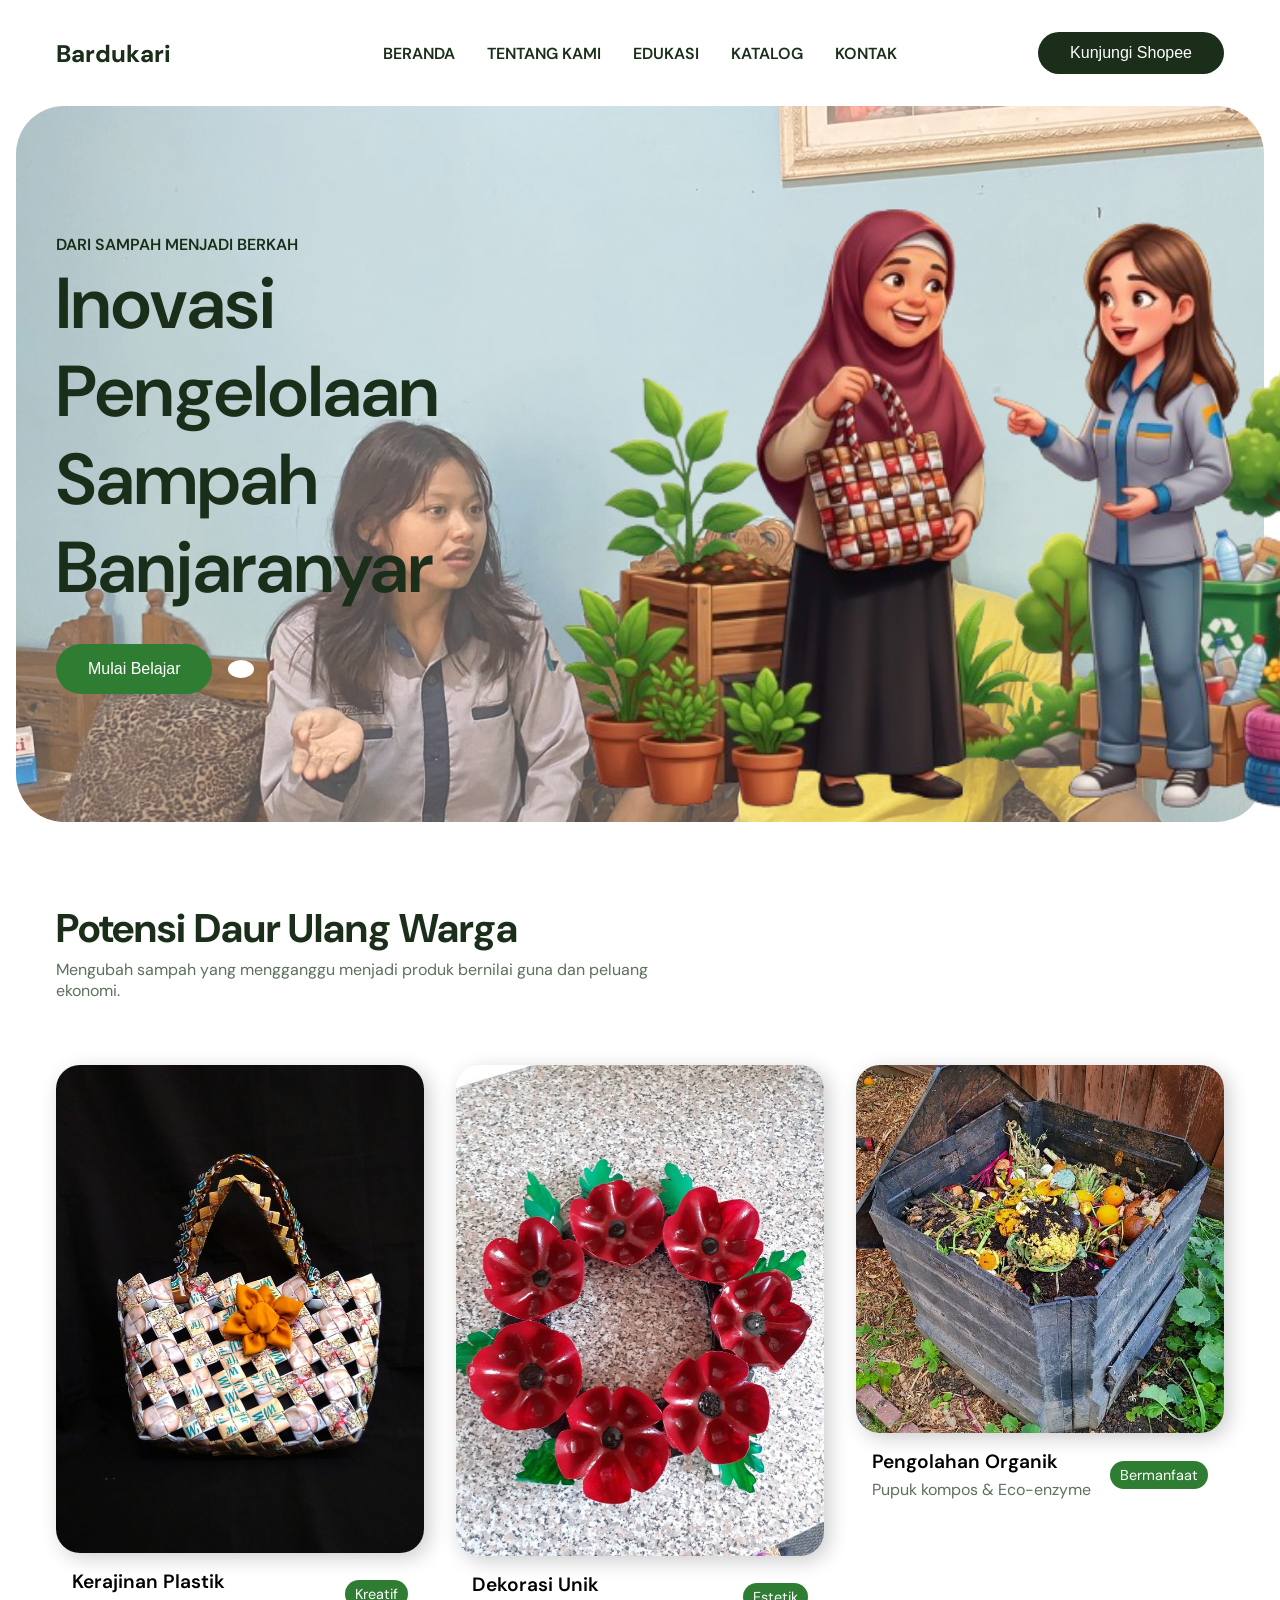
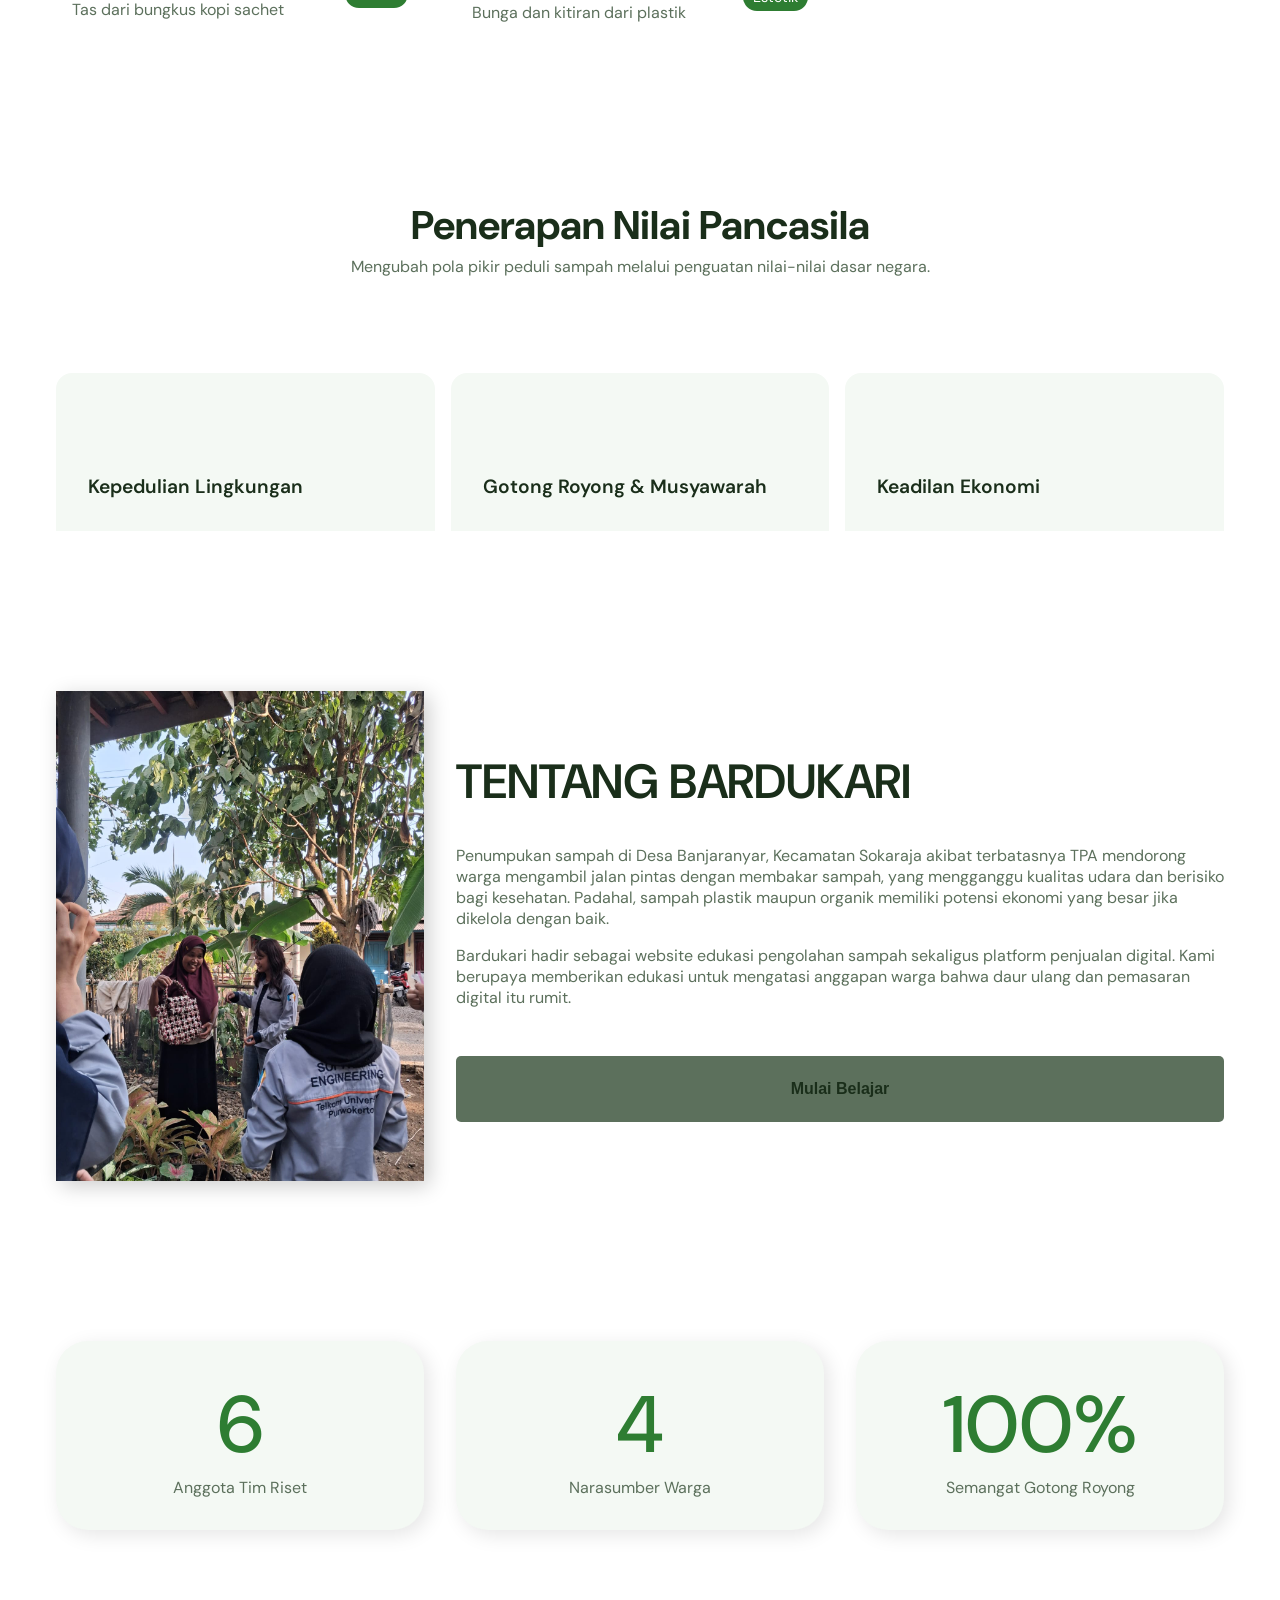
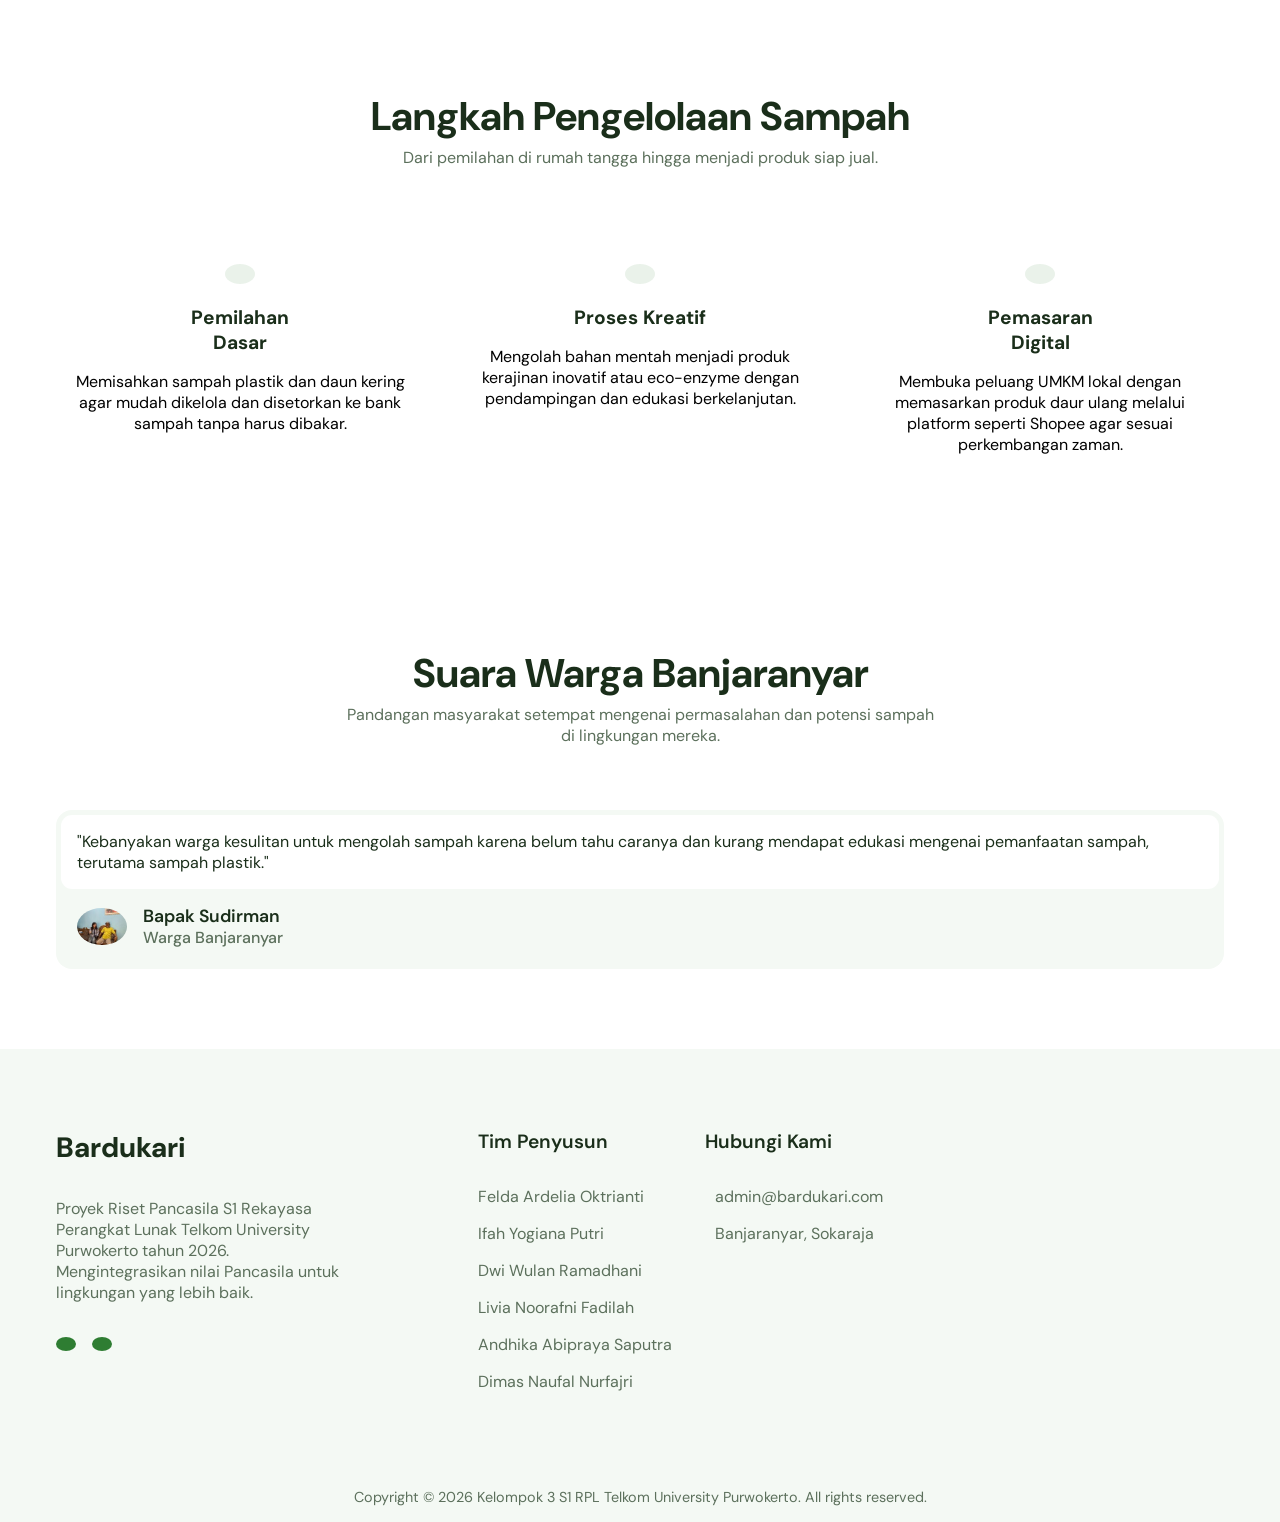
==== index.html @ 2c58a32b "first commit" ====
<!DOCTYPE html>
<html lang="id">
  <head>
    <meta charset="UTF-8" />
    <meta name="viewport" content="width=device-width, initial-scale=1.0" />
    <link
      href="https://cdn.jsdelivr.net/npm/remixicon@4.3.0/fonts/remixicon.css"
      rel="stylesheet"
    />
    <link
      rel="stylesheet"
      href="https://cdn.jsdelivr.net/npm/swiper@11/swiper-bundle.min.css"
    />
    <link rel="stylesheet" href="styles.css" />
    <title>Bardukari - Banjaranyar Daur Ulang & Kreasi</title>
  </head>
  <body>
    <nav>
      <div class="nav__header">
        <div class="nav__logo">
          <a href="#" class="logo">Bardukari</a>
        </div>
        <div class="nav__menu__btn" id="menu-btn">
          <i class="ri-menu-line"></i>
        </div>
      </div>
      <ul class="nav__links" id="nav-links">
        <li><a href="#home">BERANDA</a></li>
        <li><a href="#about">TENTANG KAMI</a></li>
        <li><a href="#tour">EDUKASI</a></li>
        <li><a href="#package">KATALOG</a></li>
        <li><a href="#contact">KONTAK</a></li>
        <li><a href="https://shopee.co.id/">BELI DI SHOPEE</a></li>
      </ul>
      <div class="nav__btns">
        <button class="btn">Kunjungi Shopee</button>
      </div>
    </nav>

    <header id="home">
      <div class="header__container">
        <div class="header__content">
          <p>DARI SAMPAH MENJADI BERKAH</p>
          <h1>Inovasi Pengelolaan Sampah Banjaranyar</h1>
          <div class="header__btns">
            <button class="btn">Mulai Belajar</button>
            <a href="#about">
              <span><i class="ri-play-circle-fill"></i></span>
            </a>
          </div>
        </div>
        <div class="header__image">
          <img src="assets/header.png" alt="Desa Banjaranyar" />
        </div>
      </div>
    </header>

    <section class="section__container destination__container" id="about">
      <h2 class="section__header">Potensi Daur Ulang Warga</h2>
      <p class="section__description">
        Mengubah sampah yang mengganggu menjadi produk bernilai guna dan peluang ekonomi.
      </p>
      <div class="destination__grid">
        <div class="destination__card">
          <img src="assets/barang1.jpg" alt="Tas Plastik" />
          <div class="destination__card__details">
            <div>
              <h4>Kerajinan Plastik</h4>
              <p>Tas dari bungkus kopi sachet</p>
            </div>
            <div class="destination__rating">
              <span><i class="ri-star-fill"></i></span>
              Kreatif
            </div>
          </div>
        </div>
        <div class="destination__card">
          <img src="assets/barang2.jpg" alt="Bunga Plastik" />
          <div class="destination__card__details">
            <div>
              <h4>Dekorasi Unik</h4>
              <p>Bunga dan kitiran dari plastik</p>
            </div>
            <div class="destination__rating">
              <span><i class="ri-star-fill"></i></span>
              Estetik
            </div>
          </div>
        </div>
        <div class="destination__card">
          <img src="assets/barang3.jpg" alt="Eco-Enzyme" />
          <div class="destination__card__details">
            <div>
              <h4>Pengolahan Organik</h4>
              <p>Pupuk kompos & Eco-enzyme</p>
            </div>
            <div class="destination__rating">
              <span><i class="ri-star-fill"></i></span>
              Bermanfaat
            </div>
          </div>
        </div>
      </div>
    </section>

    <section class="section__container journey__container" id="tour">
      <h2 class="section__header">Penerapan Nilai Pancasila</h2>
      <p class="section__description">
        Mengubah pola pikir peduli sampah melalui penguatan nilai-nilai dasar negara.
      </p>
      <div class="journey__grid">
        <div class="journey__card">
          <div class="journey__card__bg">
            <span><i class="ri-leaf-line"></i></span>
            <h4>Kepedulian Lingkungan</h4>
          </div>
          <div class="journey__card__content">
            <span><i class="ri-leaf-line"></i></span>
            <h4>Tanggung Jawab Sila ke-1 & ke-2</h4>
            <p>
              Menjaga lingkungan adalah tanggung jawab atas ciptaan Tuhan, serta kepedulian terhadap kesehatan sesama warga dari bahaya asap pembakaran.
            </p>
          </div>
        </div>
        <div class="journey__card">
          <div class="journey__card__bg">
            <span><i class="ri-team-line"></i></span>
            <h4>Gotong Royong & Musyawarah</h4>
          </div>
          <div class="journey__card__content">
            <span><i class="ri-team-line"></i></span>
            <h4>Sinergi Sila ke-3 & ke-4</h4>
            <p>
              Bank sampah dan kegiatan daur ulang dikelola bersama melalui musyawarah desa agar program berjalan efektif dan berkelanjutan.
            </p>
          </div>
        </div>
        <div class="journey__card">
          <div class="journey__card__bg">
            <span><i class="ri-scales-3-line"></i></span>
            <h4>Keadilan Ekonomi</h4>
          </div>
          <div class="journey__card__content">
            <span><i class="ri-scales-3-line"></i></span>
            <h4>Pemberdayaan Sila ke-5</h4>
            <p>
              Memastikan manfaat ekonomi dari penjualan produk daur ulang dapat dirasakan secara adil oleh warga yang terlibat dalam pengelolaan UMKM.
            </p>
          </div>
        </div>
      </div>
    </section>

    <section class="section__container showcase__container" id="package">
      <div class="showcase__image">
        <img src="assets/showcase.jpeg" alt="Warga Banjaranyar" />
      </div>
      <div class="showcase__content">
        <h4>TENTANG BARDUKARI</h4>
        <p>
          Penumpukan sampah di Desa Banjaranyar, Kecamatan Sokaraja akibat terbatasnya TPA mendorong warga mengambil jalan pintas dengan membakar sampah, yang mengganggu kualitas udara dan berisiko bagi kesehatan. Padahal, sampah plastik maupun organik memiliki potensi ekonomi yang besar jika dikelola dengan baik.
        </p>
        <p>
          Bardukari hadir sebagai website edukasi pengolahan sampah sekaligus platform penjualan digital. Kami berupaya memberikan edukasi untuk mengatasi anggapan warga bahwa daur ulang dan pemasaran digital itu rumit.
        </p>
        <div class="showcase__btn">
          <button class="btn">
            Mulai Belajar
            <span><i class="ri-arrow-right-line"></i></span>
          </button>
        </div>
      </div>
    </section>

    <section class="section__container banner__container">
      <div class="banner__card">
        <h4>6</h4>
        <p>Anggota Tim Riset</p>
      </div>
      <div class="banner__card">
        <h4>4</h4>
        <p>Narasumber Warga</p>
      </div>
      <div class="banner__card">
        <h4>100%</h4>
        <p>Semangat Gotong Royong</p>
      </div>
    </section>

    <section class="section__container discover__container">
      <h2 class="section__header">Langkah Pengelolaan Sampah</h2>
      <p class="section__description">
        Dari pemilahan di rumah tangga hingga menjadi produk siap jual.
      </p>
      <div class="discover__grid">
        <div class="discover__card">
          <span><i class="ri-recycle-line"></i></span>
          <h4>Pemilahan Dasar</h4>
          <p>
            Memisahkan sampah plastik dan daun kering agar mudah dikelola dan disetorkan ke bank sampah tanpa harus dibakar.
          </p>
        </div>
        <div class="discover__card">
          <span><i class="ri-tools-line"></i></span>
          <h4>Proses Kreatif</h4>
          <p>
            Mengolah bahan mentah menjadi produk kerajinan inovatif atau eco-enzyme dengan pendampingan dan edukasi berkelanjutan.
          </p>
        </div>
        <div class="discover__card">
          <span><i class="ri-shopping-bag-3-line"></i></span>
          <h4>Pemasaran Digital</h4>
          <p>
            Membuka peluang UMKM lokal dengan memasarkan produk daur ulang melalui platform seperti Shopee agar sesuai perkembangan zaman.
          </p>
        </div>
      </div>
    </section>

    <section class="section__container client__container">
      <h2 class="section__header">Suara Warga Banjaranyar</h2>
      <p class="section__description">
        Pandangan masyarakat setempat mengenai permasalahan dan potensi sampah di lingkungan mereka.
      </p>
      <div class="swiper">
        <div class="swiper-wrapper">
          <div class="swiper-slide">
            <div class="client__card">
              <div class="client__content">
                <p>
                  "Kebanyakan warga kesulitan untuk mengolah sampah karena belum tahu caranya dan kurang mendapat edukasi mengenai pemanfaatan sampah, terutama sampah plastik."
                </p>
              </div>
              <div class="client__details">
                <img src="assets/Wawancara1.jpg" alt="Bapak Sudirman" />
                <div>
                  <h4>Bapak Sudirman</h4>
                  <h5>Warga Banjaranyar</h5>
                </div>
              </div>
            </div>
          </div>
          <div class="swiper-slide">
            <div class="client__card">
              <div class="client__content">
                <p>
                  "Sebenarnya kami tertarik mengolah sampah menjadi barang bermanfaat dan bernilai jual, tetapi niat itu belum terwujud karena kurangnya ajakan."
                </p>
              </div>
              <div class="client__details">
                <img src="assets/Wawancara2.jpg" alt="Warga" />
                <div>
                  <h4>Ibu Rumah Tangga</h4>
                  <h5>Warga Banjaranyar</h5>
                </div>
              </div>
            </div>
          </div>
          <div class="swiper-slide">
            <div class="client__card">
              <div class="client__content">
                <p>
                  "Niat berjualan secara daring belum terlaksana karena dianggap rumit. Kami mendukung adanya sosialisasi agar penjualan dapat berkelanjutan."
                </p>
              </div>
              <div class="client__details">
                <img src="assets/Wawancara3.jpg" alt="Ibu Diana" />
                <div>
                  <h4>Ibu Diana</h4>
                  <h5>Warga Banjaranyar</h5>
                </div>
              </div>
            </div>
          </div>
        </div>
      </div>
    </section>

    <footer id="contact">
      <div class="section__container footer__container">
        <div class="footer__col">
          <div class="footer__logo">
            <a href="#" class="logo">Bardukari</a>
          </div>
          <p>
            Proyek Riset Pancasila S1 Rekayasa Perangkat Lunak Telkom University Purwokerto tahun 2026. Mengintegrasikan nilai Pancasila untuk lingkungan yang lebih baik.
          </p>
          <ul class="footer__socials">
            <li>
              <a href="#"><i class="ri-facebook-fill"></i></a>
            </li>
            <li>
              <a href="#"><i class="ri-instagram-line"></i></a>
            </li>
          </ul>
        </div>
        <div class="footer__col">
          <h4>Tim Penyusun</h4>
          <ul class="footer__links">
            <li><a href="#">Felda Ardelia Oktrianti</a></li>
            <li><a href="#">Ifah Yogiana Putri</a></li>
            <li><a href="#">Dwi Wulan Ramadhani</a></li>
            <li><a href="#">Livia Noorafni Fadilah</a></li>
            <li><a href="#">Andhika Abipraya Saputra</a></li>
            <li><a href="#">Dimas Naufal Nurfajri</a></li>
          </ul>
        </div>
        <div class="footer__col">
          <h4>Hubungi Kami</h4>
          <ul class="footer__links">
            <li>
              <a href="#">
                <span><i class="ri-record-mail-line"></i></span> admin@bardukari.com
              </a>
            </li>
            <li>
              <a href="#">
                <span><i class="ri-map-pin-2-fill"></i></span> Banjaranyar, Sokaraja
              </a>
            </li>
          </ul>
        </div>
      </div>
      <div class="footer__bar">
        Copyright © 2026 Kelompok 3 S1 RPL Telkom University Purwokerto. All rights reserved.
      </div>
    </footer>

    <script src="https://unpkg.com/scrollreveal"></script>
    <script src="https://cdn.jsdelivr.net/npm/swiper@11/swiper-bundle.min.js"></script>
    <script src="main.js"></script>
  </body>
</html>
---- styles.css ----
@import url("https://fonts.googleapis.com/css2?family=DM+Sans:ital,opsz,wght@0,9..40,100..1000;1,9..40,100..1000&display=swap");

:root {
  --primary-color: #2e7d32; /* Hijau Daun untuk tema lingkungan */
  --primary-color-dark: #1b5e20; /* Hijau Gelap untuk efek hover */
  --text-dark: #1a2e1a; /* Abu-abu kehijauan gelap untuk teks utama */
  --text-light: #5c705c; /* Abu-abu kehijauan terang untuk deskripsi */
  --extra-light: #f4f9f4; /* Putih tulang kehijauan untuk latar belakang kartu */
  --white: #ffffff;
  --max-width: 1200px;
}

* {
  padding: 0;
  margin: 0;
  box-sizing: border-box;
}

.section__container {
  max-width: var(--max-width);
  margin: auto;
  padding: 5rem 1rem;
}

.section__header {
  margin-bottom: 5px;
  font-size: 2.5rem;
  font-weight: 700;
  color: var(--text-dark);
  text-align: center;
}

.section__description {
  max-width: 600px;
  margin-inline: auto;
  color: var(--text-light);
  text-align: center;
}

.btn {
  padding: 0.75rem 1.5rem;
  outline: none;
  border: none;
  font-size: 1rem;
  white-space: nowrap;
  color: var(--white);
  background-color: var(--primary-color);
  border-radius: 5rem;
  transition: 0.3s;
  cursor: pointer;
}

.btn:hover {
  background-color: var(--primary-color-dark);
}

.logo {
  font-size: 1.75rem;
  font-weight: 800;
  color: var(--text-dark);
}

img {
  display: flex;
  width: 100%;
}

a {
  text-decoration: none;
  transition: 0.3s;
}

ul {
  list-style: none;
}

html,
body {
  scroll-behavior: smooth;
}

body {
  font-family: "DM Sans", sans-serif;
}

nav {
  position: fixed;
  isolation: isolate;
  top: 0;
  width: 100%;
  z-index: 9;
}

.nav__header {
  padding: 1rem;
  width: 100%;
  display: flex;
  align-items: center;
  justify-content: space-between;
  background-color: var(--primary-color);
}

.nav__logo .logo {
  font-size: 1.5rem;
  color: var(--white);
}

.nav__menu__btn {
  font-size: 1.5rem;
  color: var(--white);
  cursor: pointer;
}

.nav__links {
  position: absolute;
  bottom: 0;
  left: 0;
  width: 100%;
  padding: 2rem;
  display: flex;
  align-items: center;
  justify-content: center;
  flex-direction: column;
  gap: 2rem;
  background-color: var(--primary-color);
  transition: transform 0.5s;
  z-index: -1;
}

.nav__links.open {
  transform: translateY(100%);
}

.nav__links a {
  font-weight: 600;
  color: var(--white);
  white-space: nowrap;
}

.nav__links a:hover {
  color: var(--text-dark);
}

.nav__btns {
  display: none;
}

header {
  margin-top: 5rem;
  padding-inline: 1rem;
  position: relative;
  isolation: isolate;
  overflow: hidden;
}

header::before {
  position: absolute;
  content: "";
  height: 100%;
  width: calc(100% - 2rem);
  top: 50%;
  left: 50%;
  transform: translate(-50%, -50%);
  background-image:
    linear-gradient(
      rgba(255, 255, 255, 0.3),
      rgba(255, 255, 255, 0.3)
    ),
    var(--header-bg, url("assets/bg1.jpeg"));
  background-position: center center;
  background-size: cover;
  background-repeat: no-repeat;
  border-radius: 3rem;
  z-index: -1;
}

.header__container {
  display: grid;
}

.header__content {
  padding: 4rem 1rem;
}

.header__content p {
  margin-bottom: 5px;
  font-size: 1rem;
  font-weight: 600;
  color: var(--text-dark);
  text-align: center;
}

.header__content h1 {
  margin-bottom: 2rem;
  font-size: 4.5rem;
  font-weight: 600;
  color: var(--text-dark);
  line-height: 5.5rem;
  text-align: center;
}

.header__btns {
  display: flex;
  align-items: center;
  justify-content: center;
  gap: 1rem;
}

.header__btns .btn {
  padding: 1rem 2rem;
}

.header__btns a {
  padding: 9px 13px;
  font-size: 1.5rem;
  color: var(--primary-color);
  background-color: var(--white);
  border-radius: 100%;
}

.header__btns a:hover {
  color: var(--white);
  background-color: var(--primary-color);
}

.destination__container :is(.section__header, .section__description) {
  text-align: left;
  margin-inline-start: unset;
}

.destination__grid {
  margin-top: 4rem;
  display: grid;
  gap: 2rem 1rem;
}

.destination__card img {
  border-radius: 1.5rem;
  box-shadow: 5px 5px 20px rgba(0, 0, 0, 0.2);
}

.destination__card__details {
  padding: 1rem;
  display: flex;
  align-items: center;
  justify-content: space-between;
  gap: 1rem;
}

.destination__card__details h4 {
  margin-bottom: 5px;
  font-size: 1.2rem;
  font-weight: 600;
  columns: var(--text-dark);
}

.destination__card__details p {
  columns: var(--text-light);
}

.destination__rating {
  padding: 5px 10px;
  font-size: 0.9rem;
  white-space: nowrap;
  color: var(--white);
  background-color: var(--primary-color);
  border-radius: 1rem;
  transition: 0.3s;
}

.destination__card:hover .destination__rating {
  background-color: var(--primary-color-dark);
}

.journey__grid {
  margin-top: 2rem;
  display: grid;
  gap: 0 1rem;
}

.journey__card {
  position: relative;
  isolation: isolate;
  padding-top: 4rem;
  overflow: hidden;
}

.journey__card__bg {
  padding: 2rem;
  background-color: var(--extra-light);
  border-top-right-radius: 1rem;
  border-top-left-radius: 1rem;
}

.journey__card__bg span {
  display: inline-block;
  margin-bottom: 4rem;
  font-size: 1.75rem;
  color: var(--primary-color);
}

.journey__card__bg h4 {
  font-size: 1.2rem;
  font-weight: 600;
  color: var(--text-dark);
}

.journey__card__content {
  position: absolute;
  top: 100%;
  left: 0;
  width: 100%;
  height: 100%;
  padding: 2rem;
  background-color: var(--primary-color);
  border-top-right-radius: 1rem;
  border-top-left-radius: 1rem;
  transition: 0.3s;
}

.journey__card:hover .journey__card__content {
  top: 0;
}

.journey__card__content span {
  display: inline-block;
  margin-bottom: 1rem;
  padding: 7px 9px;
  font-size: 1rem;
  color: var(--white);
  border: 2px solid var(--white);
  border-radius: 100%;
}

.journey__card__content h4 {
  margin-bottom: 1rem;
  font-size: 1.2rem;
  font-weight: 600;
  color: var(--white);
}

.journey__card__content p {
  color: var(--extra-light);
}

.showcase__container {
  display: grid;
  gap: 2rem;
  overflow: hidden;
}

.showcase__image img {
  max-width: 400px;
  margin-inline: auto;
  box-shadow: 5px 5px 20px rgba(0, 0, 0, 0.2);
}

.showcase__content h4 {
  margin-bottom: 2rem;
  font-size: 3rem;
  font-weight: 600;
  color: var(--text-dark);
}

.showcase__content p {
  margin-bottom: 1rem;
  color: var(--text-light);
}

.showcase__content .btn {
  width: 100%;
  margin-top: 2rem;
  padding: 1.5rem;
  font-weight: 600;
  color: var(--text-dark);
  background-color: var(--text-light);
  background-size: cover;
  background-position: center center;
  background-repeat: no-repeat;
  border-radius: 5px;
}

.banner__container {
  display: grid;
  gap: 2rem;
}

.banner__card {
  padding: 2rem 1rem;
  text-align: center;
  background-color: var(--extra-light);
  border-radius: 2rem;
  box-shadow: 5px 5px 20px rgba(0, 0, 0, 0.1);
}

.banner__card h4 {
  font-size: 5rem;
  font-weight: 500;
  color: var(--primary-color);
}

.banner__card p {
  color: var(--text-light);
}

.discover__grid {
  margin-top: 4rem;
  display: grid;
  gap: 2rem;
}

.discover__card {
  padding: 2rem 1rem;
  text-align: center;
  transition: 0.3s;
  border-radius: 1rem;
}

.discover__card:hover {
  box-shadow: 5px 5px 20px rgba(0, 0, 0, 0.1);
}

.discover__card span {
  display: inline-block;
  margin-bottom: 1rem;
  padding: 10px 15px;
  font-size: 1.5rem;
  color: var(--primary-color);
  background-color: rgba(46, 125, 50, 0.1); /* Disesuaikan dengan warna primary-color */
  border-radius: 100%;
}

.discover__card h4 {
  max-width: 150px;
  margin-inline: auto;
  margin-bottom: 1rem;
  font-size: 1.2rem;
  font-weight: 700;
  color: var(--text-dark);
}

.destination__card p {
  color: var(--text-light);
}

.swiper {
  margin-top: 4rem;
  width: 100%;
}

.swiper-slide {
  min-width: 375px;
}

.client__card {
  padding: 5px;
  background-color: var(--extra-light);
  border-radius: 1rem;
  transition: 0.3s;
}

.client__card:hover {
  background-color: var(--primary-color);
}

.client__content {
  padding: 1rem;
  background-color: var(--white);
  border-radius: calc(1rem - 5px);
}

.client__rating {
  margin-bottom: 1rem;
  color: var(--primary-color);
}

.client__content p {
  color: var(--text-dark);
}

.client__details {
  padding: 1rem;
  display: flex;
  align-items: center;
  gap: 1rem;
}

.client__details img {
  max-width: 50px;
  border-radius: 100%;
}

.client__details h4 {
  font-size: 1.1rem;
  font-weight: 600;
  color: var(--text-dark);
  transition: 0.3s;
}

.client__card:hover h4 {
  color: var(--white);
}

.client__details h5 {
  font-size: 1rem;
  font-weight: 500;
  color: var(--text-light);
  transition: 0.3s;
}

.client__card:hover h5 {
  color: var(--extra-light);
}

footer {
  background-color: var(--extra-light);
}

.footer__container {
  display: grid;
  gap: 4rem 2rem;
}

.footer__col p {
  max-width: 300px;
  margin-block: 2rem;
  color: var(--text-light);
}

.footer__socials {
  display: flex;
  align-items: center;
  gap: 1rem;
  flex-wrap: wrap;
}

.footer__socials a {
  display: inline-block;
  padding: 7px 10px;
  font-size: 1.25rem;
  color: var(--white);
  background-color: var(--primary-color);
  border-radius: 100%;
}

.footer__socials a:hover {
  background-color: var(--primary-color-dark);
}

.footer__col h4 {
  margin-bottom: 2rem;
  font-size: 1.2rem;
  font-weight: 600;
  color: var(--text-dark);
}

.footer__links {
  display: grid;
  gap: 1rem;
}

.footer__links a {
  display: flex;
  align-items: center;
  gap: 10px;
  color: var(--text-light);
}

.footer__links a:hover {
  color: var(--primary-color);
}

.footer__links a span {
  font-size: 1.25rem;
}

.footer__col form {
  display: grid;
  gap: 1rem;
}

.footer__col input {
  padding: 0.75rem;
  font-size: 1rem;
  color: var(--text-dark);
  background-color: var(--white);
  border: 1px solid var(--text-light);
  border-radius: 5px;
}

.footer__col input::placeholder {
  color: var(--text-light);
}

.footer__col .btn {
  border-radius: 5px;
}

.footer__bar {
  padding: 1rem;
  font-size: 0.9rem;
  color: var(--text-light);
  text-align: center;
}

@media (width > 540px) {
  .destination__grid {
    grid-template-columns: repeat(2, 1fr);
  }

  .journey__grid {
    grid-template-columns: repeat(2, 1fr);
  }

  .showcase__container {
    grid-template-columns: repeat(2, 1fr);
    align-items: center;
  }

  .banner__container {
    grid-template-columns: repeat(2, 1fr);
  }

  .discover__grid {
    grid-template-columns: repeat(2, 1fr);
  }

  .footer__container {
    grid-template-columns: repeat(2, 1fr);
  }

  .footer__col:last-child {
    grid-area: 2/1/3/2;
  }
}

@media (width > 768px) {
  nav {
    position: static;
    padding: 2rem 1rem;
    max-width: var(--max-width);
    margin-inline: auto;
    display: flex;
    align-items: center;
    justify-content: space-between;
    gap: 2rem;
  }

  .nav__header {
    flex: 1;
    padding: 0;
    background-color: transparent;
  }

  .nav__logo .logo {
    color: var(--text-dark);
  }

  .nav__menu__btn {
    display: none;
  }

  .nav__links {
    position: static;
    width: fit-content;
    padding: 0;
    flex-direction: row;
    background-color: transparent;
    transform: none !important;
  }

  .nav__links a {
    color: var(--text-dark);
  }

  .nav__links a:hover {
    color: var(--primary-color);
  }

  .nav__links li:last-child {
    display: none;
  }

  .nav__btns {
    flex: 1;
    display: flex;
    justify-content: flex-end;
  }

  .nav__btns button {
    padding: 0.75rem 2rem;
    background-color: var(--text-dark);
  }

  header {
    margin-top: 0;
  }

  .header__container {
    grid-template-columns:
      minmax(0, 1fr)
      repeat(5, minmax(0, calc(var(--max-width) / 5)))
      minmax(0, 1fr);
  }

  .header__content {
    grid-column: 2/4;
    padding-block: 8rem;
  }

  .header__content :is(p, h1) {
    text-align: left;
  }

  .header__btns {
    justify-content: flex-start;
  }

  .header__image {
    grid-column: 4/8;
    position: relative;
    isolation: isolate;
    height: 100%;
  }

  .header__image img {
    position: absolute;
    top: 2rem;
    left: 0;
    height: 100%;
    width: unset;
  }

  .destination__grid {
    grid-template-columns: repeat(3, 1fr);
  }

  .journey__grid {
    grid-template-columns: repeat(3, 1fr);
  }

  .showcase__container {
    grid-template-columns: repeat(3, 1fr);
  }

  .showcase__content {
    grid-column: 2/4;
  }

  .banner__container {
    grid-template-columns: repeat(3, 1fr);
  }

  .discover__grid {
    grid-template-columns: repeat(3, 1fr);
  }

  .footer__container {
    grid-template-columns: 2fr 1fr 1fr 1.5fr;
  }

  .footer__col:last-child {
    grid-area: unset;
  }
}

@media (width > 1200px) {
  .header__content {
    padding-inline: 1rem 0;
  }

  .destination__grid {
    gap: 2rem;
  }
}
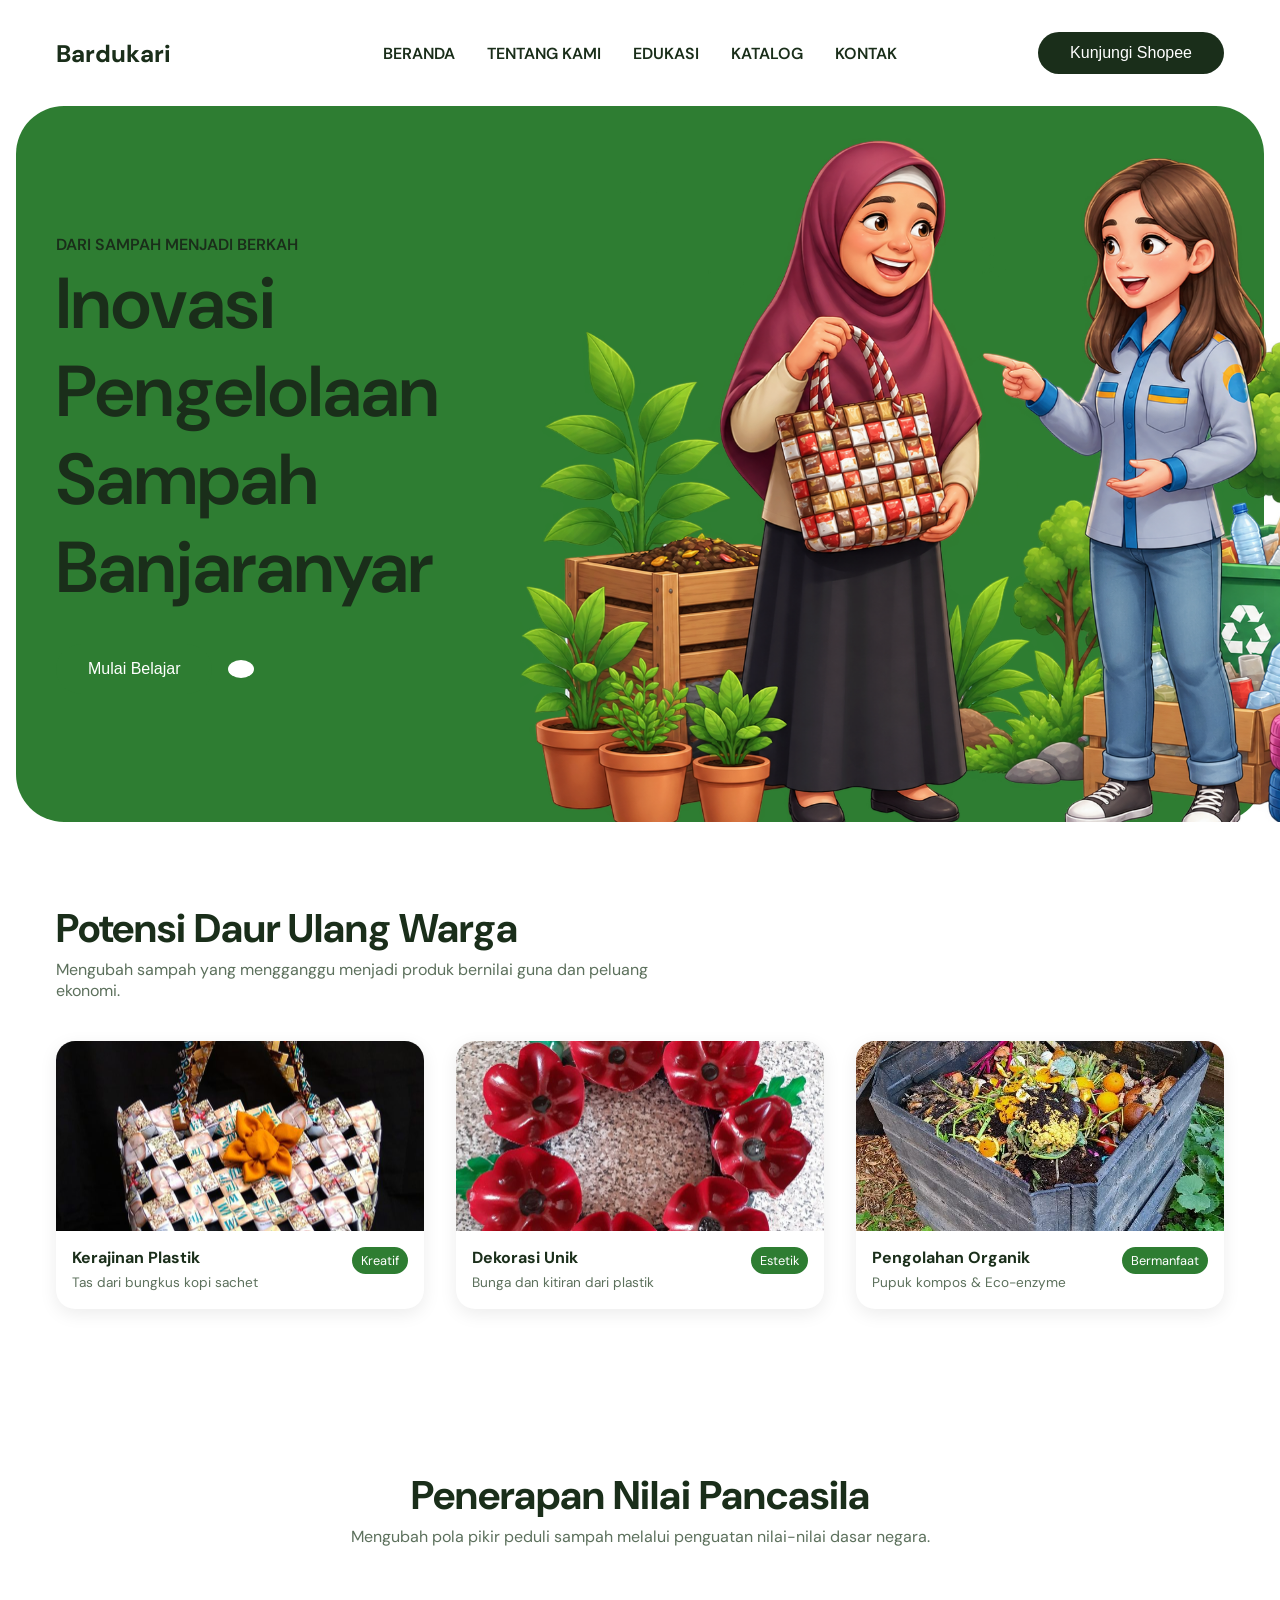
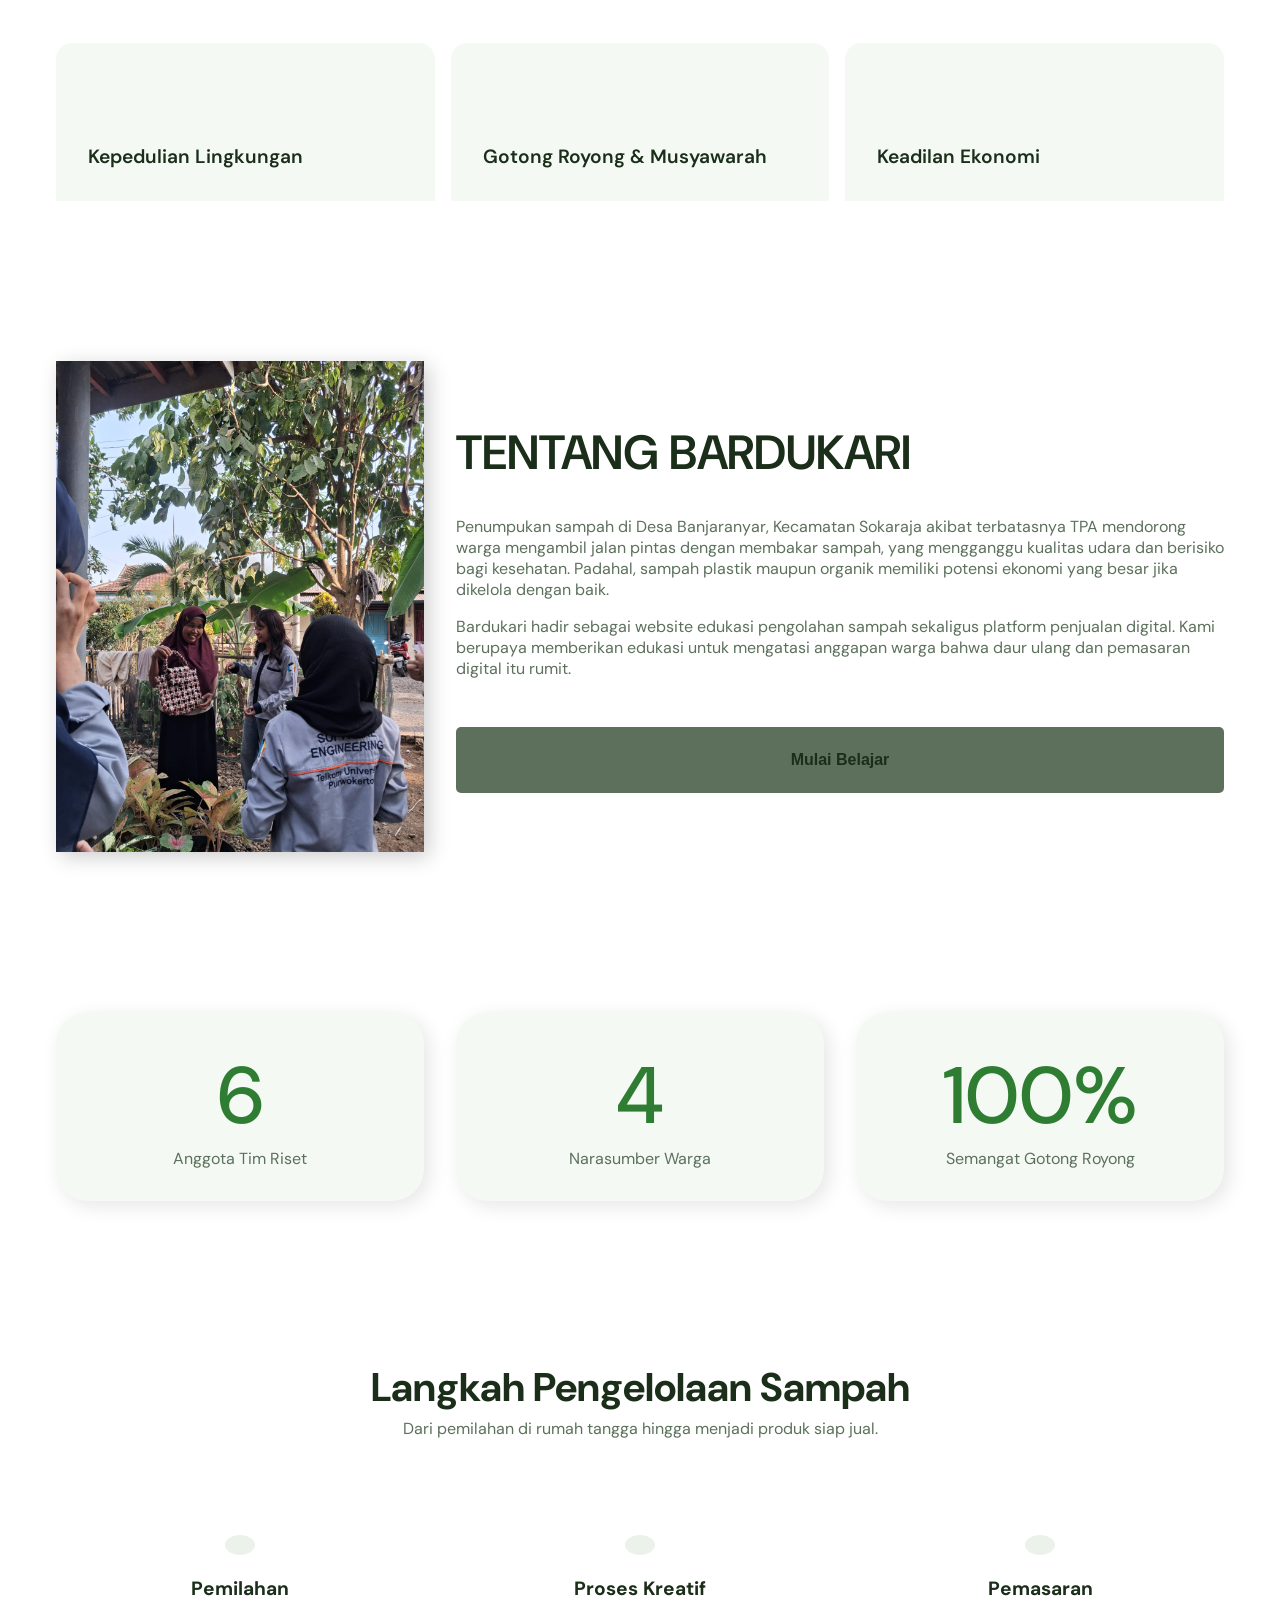
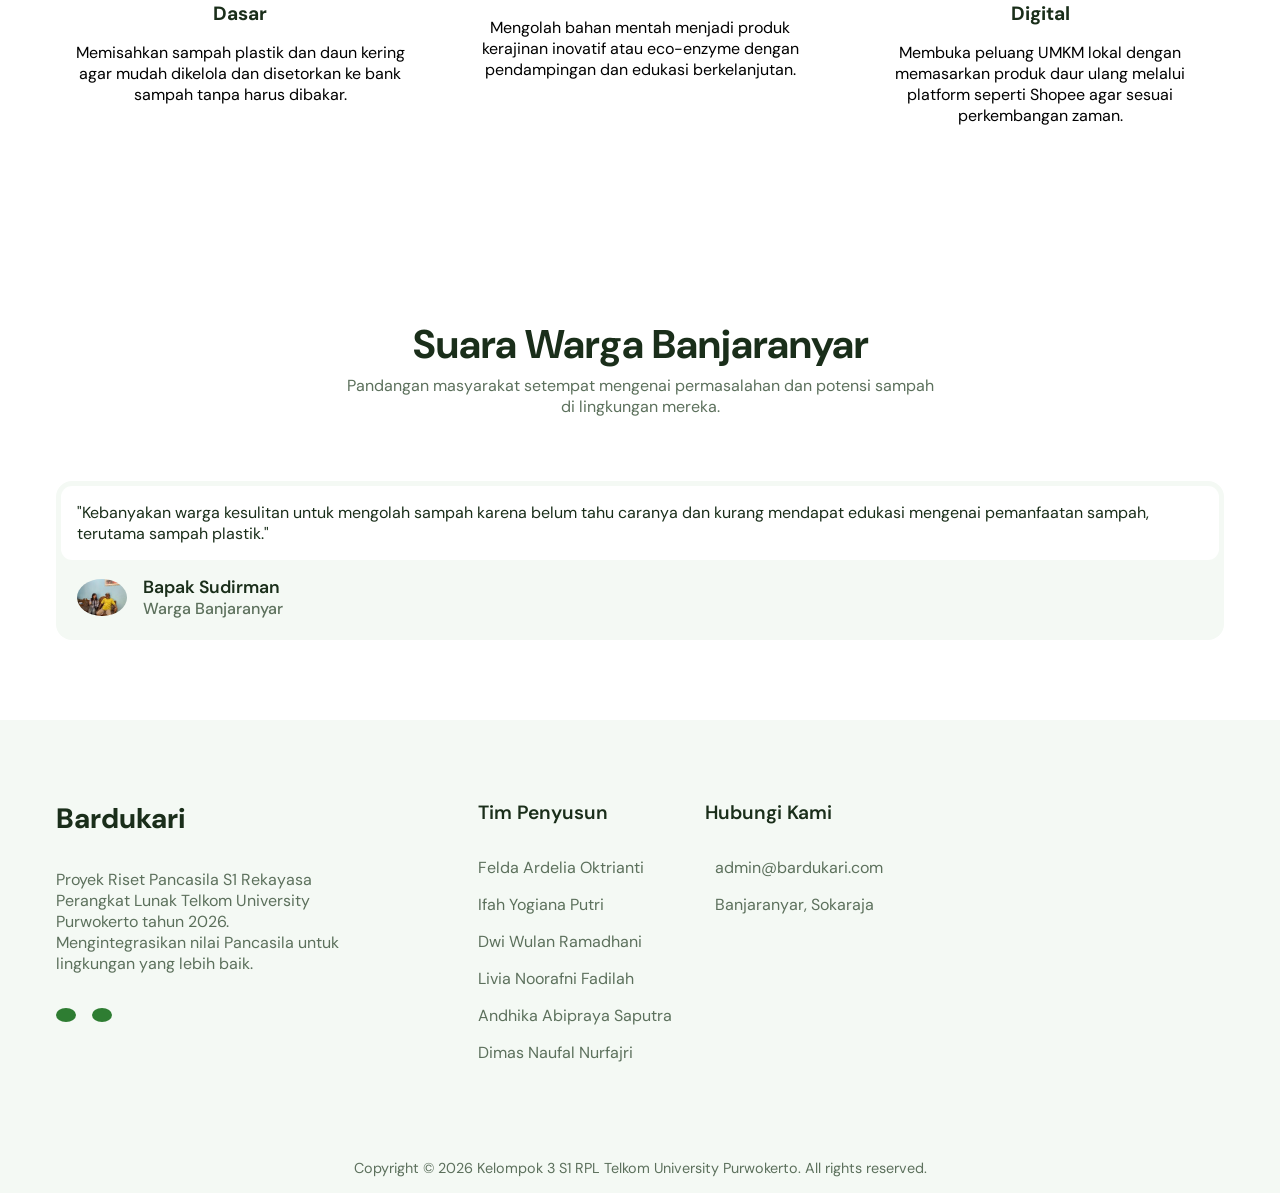
==== commit 2c5dabb0: "update website" ====
--- a/index.html
+++ b/index.html
@@ -11,7 +11,7 @@
       rel="stylesheet"
       href="https://cdn.jsdelivr.net/npm/swiper@11/swiper-bundle.min.css"
     />
-    <link rel="stylesheet" href="styles.css" />
+    <link rel="stylesheet" href="css/styles.css" />
     <title>Bardukari - Banjaranyar Daur Ulang & Kreasi</title>
   </head>
   <body>
@@ -27,7 +27,7 @@
       <ul class="nav__links" id="nav-links">
         <li><a href="#home">BERANDA</a></li>
         <li><a href="#about">TENTANG KAMI</a></li>
-        <li><a href="#tour">EDUKASI</a></li>
+        <li><a href="edukasi.html">EDUKASI</a></li>
         <li><a href="#package">KATALOG</a></li>
         <li><a href="#contact">KONTAK</a></li>
         <li><a href="https://shopee.co.id/">BELI DI SHOPEE</a></li>
@@ -328,6 +328,6 @@
 
     <script src="https://unpkg.com/scrollreveal"></script>
     <script src="https://cdn.jsdelivr.net/npm/swiper@11/swiper-bundle.min.js"></script>
-    <script src="main.js"></script>
+    <script src="js/main.js"></script>
   </body>
 </html>
--- a/css/styles.css
+++ b/css/styles.css
@@ -0,0 +1,844 @@
+@import url("https://fonts.googleapis.com/css2?family=DM+Sans:ital,opsz,wght@0,9..40,100..1000;1,9..40,100..1000&display=swap");
+
+:root {
+  --primary-color: #2e7d32; /* Hijau Daun untuk tema lingkungan */
+  --primary-color-dark: #1b5e20; /* Hijau Gelap untuk efek hover */
+  --text-dark: #1a2e1a; /* Abu-abu kehijauan gelap untuk teks utama */
+  --text-light: #5c705c; /* Abu-abu kehijauan terang untuk deskripsi */
+  --extra-light: #f4f9f4; /* Putih tulang kehijauan untuk latar belakang kartu */
+  --white: #ffffff;
+  --max-width: 1200px;
+}
+
+* {
+  padding: 0;
+  margin: 0;
+  box-sizing: border-box;
+}
+
+.section__container {
+  max-width: var(--max-width);
+  margin: auto;
+  padding: 5rem 1rem;
+}
+
+.section__header {
+  margin-bottom: 5px;
+  font-size: 2.5rem;
+  font-weight: 700;
+  color: var(--text-dark);
+  text-align: center;
+}
+
+.section__description {
+  max-width: 600px;
+  margin-inline: auto;
+  color: var(--text-light);
+  text-align: center;
+}
+
+.btn {
+  padding: 0.75rem 1.5rem;
+  outline: none;
+  border: none;
+  font-size: 1rem;
+  white-space: nowrap;
+  color: var(--white);
+  background-color: var(--primary-color);
+  border-radius: 5rem;
+  transition: 0.3s;
+  cursor: pointer;
+}
+
+.btn:hover {
+  background-color: var(--primary-color-dark);
+}
+
+.logo {
+  font-size: 1.75rem;
+  font-weight: 800;
+  color: var(--text-dark);
+}
+
+img {
+  display: flex;
+  width: 100%;
+}
+
+a {
+  text-decoration: none;
+  transition: 0.3s;
+}
+
+ul {
+  list-style: none;
+}
+
+html,
+body {
+  scroll-behavior: smooth;
+}
+
+body {
+  font-family: "DM Sans", sans-serif;
+}
+
+nav {
+  position: fixed;
+  isolation: isolate;
+  top: 0;
+  width: 100%;
+  z-index: 9;
+}
+
+.nav__header {
+  padding: 1rem;
+  width: 100%;
+  display: flex;
+  align-items: center;
+  justify-content: space-between;
+  background-color: var(--primary-color);
+}
+
+.nav__logo .logo {
+  font-size: 1.5rem;
+  color: var(--white);
+}
+
+.nav__menu__btn {
+  font-size: 1.5rem;
+  color: var(--white);
+  cursor: pointer;
+}
+
+.nav__links {
+  position: absolute;
+  bottom: 0;
+  left: 0;
+  width: 100%;
+  padding: 2rem;
+  display: flex;
+  align-items: center;
+  justify-content: center;
+  flex-direction: column;
+  gap: 2rem;
+  background-color: var(--primary-color);
+  transition: transform 0.5s;
+  z-index: -1;
+}
+
+.nav__links.open {
+  transform: translateY(100%);
+}
+
+.nav__links a {
+  font-weight: 600;
+  color: var(--white);
+  white-space: nowrap;
+}
+
+.nav__links a:hover {
+  color: var(--text-dark);
+}
+
+.nav__btns {
+  display: none;
+}
+
+header {
+  margin-top: 5rem;
+  padding-inline: 1rem;
+  position: relative;
+  isolation: isolate;
+  overflow: hidden;
+}
+
+header::before {
+  position: absolute;
+  content: "";
+  height: 100%;
+  width: calc(100% - 2rem);
+  top: 50%;
+  left: 50%;
+  transform: translate(-50%, -50%);
+  /* background-image:
+    linear-gradient(
+      rgba(255, 255, 255, 0.3),
+      rgba(255, 255, 255, 0.3)
+    ),
+    var(--header-bg, url("assets/bg1.jpeg")); */
+  background-color: var(--primary-color);
+  background-position: center center;
+  background-size: cover;
+  background-repeat: no-repeat;
+  border-radius: 3rem;
+  z-index: -1;
+}
+
+.header__container {
+  display: grid;
+}
+
+.header__content {
+  padding: 4rem 1rem;
+}
+
+.header__content p {
+  margin-bottom: 5px;
+  font-size: 1rem;
+  font-weight: 600;
+  color: var(--text-dark);
+  text-align: center;
+}
+
+.header__content h1 {
+  margin-bottom: 2rem;
+  font-size: 4.5rem;
+  font-weight: 600;
+  color: var(--text-dark);
+  line-height: 5.5rem;
+  text-align: center;
+}
+
+.header__btns {
+  display: flex;
+  align-items: center;
+  justify-content: center;
+  gap: 1rem;
+}
+
+.header__btns .btn {
+  padding: 1rem 2rem;
+}
+
+.header__btns a {
+  padding: 9px 13px;
+  font-size: 1.5rem;
+  color: var(--primary-color);
+  background-color: var(--white);
+  border-radius: 100%;
+}
+
+.header__btns a:hover {
+  color: var(--white);
+  background-color: var(--primary-color);
+}
+
+.destination__container :is(.section__header, .section__description) {
+  text-align: left;
+  margin-inline-start: unset;
+}
+
+
+/* =========================
+   PERBAIKAN UKURAN KATALOG
+========================= */
+
+/* Mengatur jarak dan jumlah kartu katalog */
+.destination__grid {
+    margin-top: 2.5rem;
+    display: grid;
+    grid-template-columns: repeat(3, minmax(0, 1fr));
+    gap: 1.5rem;
+}
+
+/* Mengatur ukuran setiap kartu */
+.destination__card {
+    min-width: 0;
+    overflow: hidden;
+    border-radius: 1.2rem;
+    background-color: var(--white);
+    box-shadow: 0 5px 18px rgba(0, 0, 0, 0.08);
+    transition: transform 0.3s ease;
+}
+
+.destination__card:hover {
+    transform: translateY(-5px);
+}
+
+/*//?//* GANTI GAMBAR DI SINI: ukuran gambar katalog */
+.destination__card img {
+    display: block;
+    width: 100%;
+    height: 190px;
+    object-fit: cover;
+    border-radius: 0;
+    box-shadow: none;
+}
+
+/* Mengatur teks di bawah gambar */
+.destination__card__details {
+    padding: 1rem;
+    display: flex;
+    align-items: flex-start;
+    justify-content: space-between;
+    gap: 0.75rem;
+}
+
+.destination__card__details h4 {
+    margin-bottom: 5px;
+    font-size: 1rem;
+    font-weight: 700;
+    color: var(--text-dark);
+}
+
+.destination__card__details p {
+    color: var(--text-light);
+    font-size: 0.85rem;
+    line-height: 1.5;
+}
+
+.destination__rating {
+    flex-shrink: 0;
+    padding: 5px 9px;
+    font-size: 0.8rem;
+    white-space: nowrap;
+    color: var(--white);
+    background-color: var(--primary-color);
+    border-radius: 1rem;
+}
+
+/* Tablet */
+@media (max-width: 768px) {
+    .destination__grid {
+        grid-template-columns: repeat(2, minmax(0, 1fr));
+        gap: 1rem;
+    }
+
+    .destination__card img {
+        height: 160px;
+    }
+}
+
+/* HP */
+@media (max-width: 480px) {
+    .destination__grid {
+        grid-template-columns: repeat(2, minmax(0, 1fr));
+        gap: 0.75rem;
+        margin-top: 1.5rem;
+    }
+
+    .destination__card img {
+        height: 115px;
+    }
+
+    .destination__card__details {
+        padding: 0.7rem;
+        gap: 0.4rem;
+    }
+
+    .destination__card__details h4 {
+        font-size: 0.85rem;
+    }
+
+    .destination__card__details p {
+        font-size: 0.75rem;
+    }
+
+    .destination__rating {
+        padding: 4px 7px;
+        font-size: 0.7rem;
+    }
+}
+
+.journey__grid {
+  margin-top: 2rem;
+  display: grid;
+  gap: 0 1rem;
+}
+
+.journey__card {
+  position: relative;
+  isolation: isolate;
+  padding-top: 4rem;
+  overflow: hidden;
+}
+
+.journey__card__bg {
+  padding: 2rem;
+  background-color: var(--extra-light);
+  border-top-right-radius: 1rem;
+  border-top-left-radius: 1rem;
+}
+
+.journey__card__bg span {
+  display: inline-block;
+  margin-bottom: 4rem;
+  font-size: 1.75rem;
+  color: var(--primary-color);
+}
+
+.journey__card__bg h4 {
+  font-size: 1.2rem;
+  font-weight: 600;
+  color: var(--text-dark);
+}
+
+.journey__card__content {
+  position: absolute;
+  top: 100%;
+  left: 0;
+  width: 100%;
+  height: 100%;
+  padding: 2rem;
+  background-color: var(--primary-color);
+  border-top-right-radius: 1rem;
+  border-top-left-radius: 1rem;
+  transition: 0.3s;
+}
+
+.journey__card:hover .journey__card__content {
+  top: 0;
+}
+
+.journey__card__content span {
+  display: inline-block;
+  margin-bottom: 1rem;
+  padding: 7px 9px;
+  font-size: 1rem;
+  color: var(--white);
+  border: 2px solid var(--white);
+  border-radius: 100%;
+}
+
+.journey__card__content h4 {
+  margin-bottom: 1rem;
+  font-size: 1.2rem;
+  font-weight: 600;
+  color: var(--white);
+}
+
+.journey__card__content p {
+  color: var(--extra-light);
+}
+
+.showcase__container {
+  display: grid;
+  gap: 2rem;
+  overflow: hidden;
+}
+
+.showcase__image img {
+  max-width: 400px;
+  margin-inline: auto;
+  box-shadow: 5px 5px 20px rgba(0, 0, 0, 0.2);
+}
+
+.showcase__content h4 {
+  margin-bottom: 2rem;
+  font-size: 3rem;
+  font-weight: 600;
+  color: var(--text-dark);
+}
+
+.showcase__content p {
+  margin-bottom: 1rem;
+  color: var(--text-light);
+}
+
+.showcase__content .btn {
+  width: 100%;
+  margin-top: 2rem;
+  padding: 1.5rem;
+  font-weight: 600;
+  color: var(--text-dark);
+  background-color: var(--text-light);
+  background-size: cover;
+  background-position: center center;
+  background-repeat: no-repeat;
+  border-radius: 5px;
+}
+
+.banner__container {
+  display: grid;
+  gap: 2rem;
+}
+
+.banner__card {
+  padding: 2rem 1rem;
+  text-align: center;
+  background-color: var(--extra-light);
+  border-radius: 2rem;
+  box-shadow: 5px 5px 20px rgba(0, 0, 0, 0.1);
+}
+
+.banner__card h4 {
+  font-size: 5rem;
+  font-weight: 500;
+  color: var(--primary-color);
+}
+
+.banner__card p {
+  color: var(--text-light);
+}
+
+.discover__grid {
+  margin-top: 4rem;
+  display: grid;
+  gap: 2rem;
+}
+
+.discover__card {
+  padding: 2rem 1rem;
+  text-align: center;
+  transition: 0.3s;
+  border-radius: 1rem;
+}
+
+.discover__card:hover {
+  box-shadow: 5px 5px 20px rgba(0, 0, 0, 0.1);
+}
+
+.discover__card span {
+  display: inline-block;
+  margin-bottom: 1rem;
+  padding: 10px 15px;
+  font-size: 1.5rem;
+  color: var(--primary-color);
+  background-color: rgba(46, 125, 50, 0.1); /* Disesuaikan dengan warna primary-color */
+  border-radius: 100%;
+}
+
+.discover__card h4 {
+  max-width: 150px;
+  margin-inline: auto;
+  margin-bottom: 1rem;
+  font-size: 1.2rem;
+  font-weight: 700;
+  color: var(--text-dark);
+}
+
+.destination__card p {
+  color: var(--text-light);
+}
+
+.swiper {
+  margin-top: 4rem;
+  width: 100%;
+}
+
+.swiper-slide {
+  min-width: 375px;
+}
+
+.client__card {
+  padding: 5px;
+  background-color: var(--extra-light);
+  border-radius: 1rem;
+  transition: 0.3s;
+}
+
+.client__card:hover {
+  background-color: var(--primary-color);
+}
+
+.client__content {
+  padding: 1rem;
+  background-color: var(--white);
+  border-radius: calc(1rem - 5px);
+}
+
+.client__rating {
+  margin-bottom: 1rem;
+  color: var(--primary-color);
+}
+
+.client__content p {
+  color: var(--text-dark);
+}
+
+.client__details {
+  padding: 1rem;
+  display: flex;
+  align-items: center;
+  gap: 1rem;
+}
+
+.client__details img {
+  max-width: 50px;
+  border-radius: 100%;
+}
+
+.client__details h4 {
+  font-size: 1.1rem;
+  font-weight: 600;
+  color: var(--text-dark);
+  transition: 0.3s;
+}
+
+.client__card:hover h4 {
+  color: var(--white);
+}
+
+.client__details h5 {
+  font-size: 1rem;
+  font-weight: 500;
+  color: var(--text-light);
+  transition: 0.3s;
+}
+
+.client__card:hover h5 {
+  color: var(--extra-light);
+}
+
+footer {
+  background-color: var(--extra-light);
+}
+
+.footer__container {
+  display: grid;
+  gap: 4rem 2rem;
+}
+
+.footer__col p {
+  max-width: 300px;
+  margin-block: 2rem;
+  color: var(--text-light);
+}
+
+.footer__socials {
+  display: flex;
+  align-items: center;
+  gap: 1rem;
+  flex-wrap: wrap;
+}
+
+.footer__socials a {
+  display: inline-block;
+  padding: 7px 10px;
+  font-size: 1.25rem;
+  color: var(--white);
+  background-color: var(--primary-color);
+  border-radius: 100%;
+}
+
+.footer__socials a:hover {
+  background-color: var(--primary-color-dark);
+}
+
+.footer__col h4 {
+  margin-bottom: 2rem;
+  font-size: 1.2rem;
+  font-weight: 600;
+  color: var(--text-dark);
+}
+
+.footer__links {
+  display: grid;
+  gap: 1rem;
+}
+
+.footer__links a {
+  display: flex;
+  align-items: center;
+  gap: 10px;
+  color: var(--text-light);
+}
+
+.footer__links a:hover {
+  color: var(--primary-color);
+}
+
+.footer__links a span {
+  font-size: 1.25rem;
+}
+
+.footer__col form {
+  display: grid;
+  gap: 1rem;
+}
+
+.footer__col input {
+  padding: 0.75rem;
+  font-size: 1rem;
+  color: var(--text-dark);
+  background-color: var(--white);
+  border: 1px solid var(--text-light);
+  border-radius: 5px;
+}
+
+.footer__col input::placeholder {
+  color: var(--text-light);
+}
+
+.footer__col .btn {
+  border-radius: 5px;
+}
+
+.footer__bar {
+  padding: 1rem;
+  font-size: 0.9rem;
+  color: var(--text-light);
+  text-align: center;
+}
+
+@media (width > 540px) {
+  .destination__grid {
+    grid-template-columns: repeat(2, 1fr);
+  }
+
+  .journey__grid {
+    grid-template-columns: repeat(2, 1fr);
+  }
+
+  .showcase__container {
+    grid-template-columns: repeat(2, 1fr);
+    align-items: center;
+  }
+
+  .banner__container {
+    grid-template-columns: repeat(2, 1fr);
+  }
+
+  .discover__grid {
+    grid-template-columns: repeat(2, 1fr);
+  }
+
+  .footer__container {
+    grid-template-columns: repeat(2, 1fr);
+  }
+
+  .footer__col:last-child {
+    grid-area: 2/1/3/2;
+  }
+}
+
+@media (width > 768px) {
+  nav {
+    position: static;
+    padding: 2rem 1rem;
+    max-width: var(--max-width);
+    margin-inline: auto;
+    display: flex;
+    align-items: center;
+    justify-content: space-between;
+    gap: 2rem;
+  }
+
+  .nav__header {
+    flex: 1;
+    padding: 0;
+    background-color: transparent;
+  }
+
+  .nav__logo .logo {
+    color: var(--text-dark);
+  }
+
+  .nav__menu__btn {
+    display: none;
+  }
+
+  .nav__links {
+    position: static;
+    width: fit-content;
+    padding: 0;
+    flex-direction: row;
+    background-color: transparent;
+    transform: none !important;
+  }
+
+  .nav__links a {
+    color: var(--text-dark);
+  }
+
+  .nav__links a:hover {
+    color: var(--primary-color);
+  }
+
+  .nav__links li:last-child {
+    display: none;
+  }
+
+  .nav__btns {
+    flex: 1;
+    display: flex;
+    justify-content: flex-end;
+  }
+
+  .nav__btns button {
+    padding: 0.75rem 2rem;
+    background-color: var(--text-dark);
+  }
+
+  header {
+    margin-top: 0;
+  }
+
+  .header__container {
+    grid-template-columns:
+      minmax(0, 1fr)
+      repeat(5, minmax(0, calc(var(--max-width) / 5)))
+      minmax(0, 1fr);
+  }
+
+  .header__content {
+    grid-column: 2/4;
+    padding-block: 8rem;
+  }
+
+  .header__content :is(p, h1) {
+    text-align: left;
+  }
+
+  .header__btns {
+    justify-content: flex-start;
+  }
+
+  .header__image {
+    grid-column: 4/8;
+    position: relative;
+    isolation: isolate;
+    height: 100%;
+  }
+
+  .header__image img {
+    position: absolute;
+    top: 2rem;
+    left: 0;
+    height: 100%;
+    width: unset;
+  }
+
+  .destination__grid {
+    grid-template-columns: repeat(3, 1fr);
+  }
+
+  .journey__grid {
+    grid-template-columns: repeat(3, 1fr);
+  }
+
+  .showcase__container {
+    grid-template-columns: repeat(3, 1fr);
+  }
+
+  .showcase__content {
+    grid-column: 2/4;
+  }
+
+  .banner__container {
+    grid-template-columns: repeat(3, 1fr);
+  }
+
+  .discover__grid {
+    grid-template-columns: repeat(3, 1fr);
+  }
+
+  .footer__container {
+    grid-template-columns: 2fr 1fr 1fr 1.5fr;
+  }
+
+  .footer__col:last-child {
+    grid-area: unset;
+  }
+}
+
+@media (width > 1200px) {
+  .header__content {
+    padding-inline: 1rem 0;
+  }
+
+  .destination__grid {
+    gap: 2rem;
+  }
+}
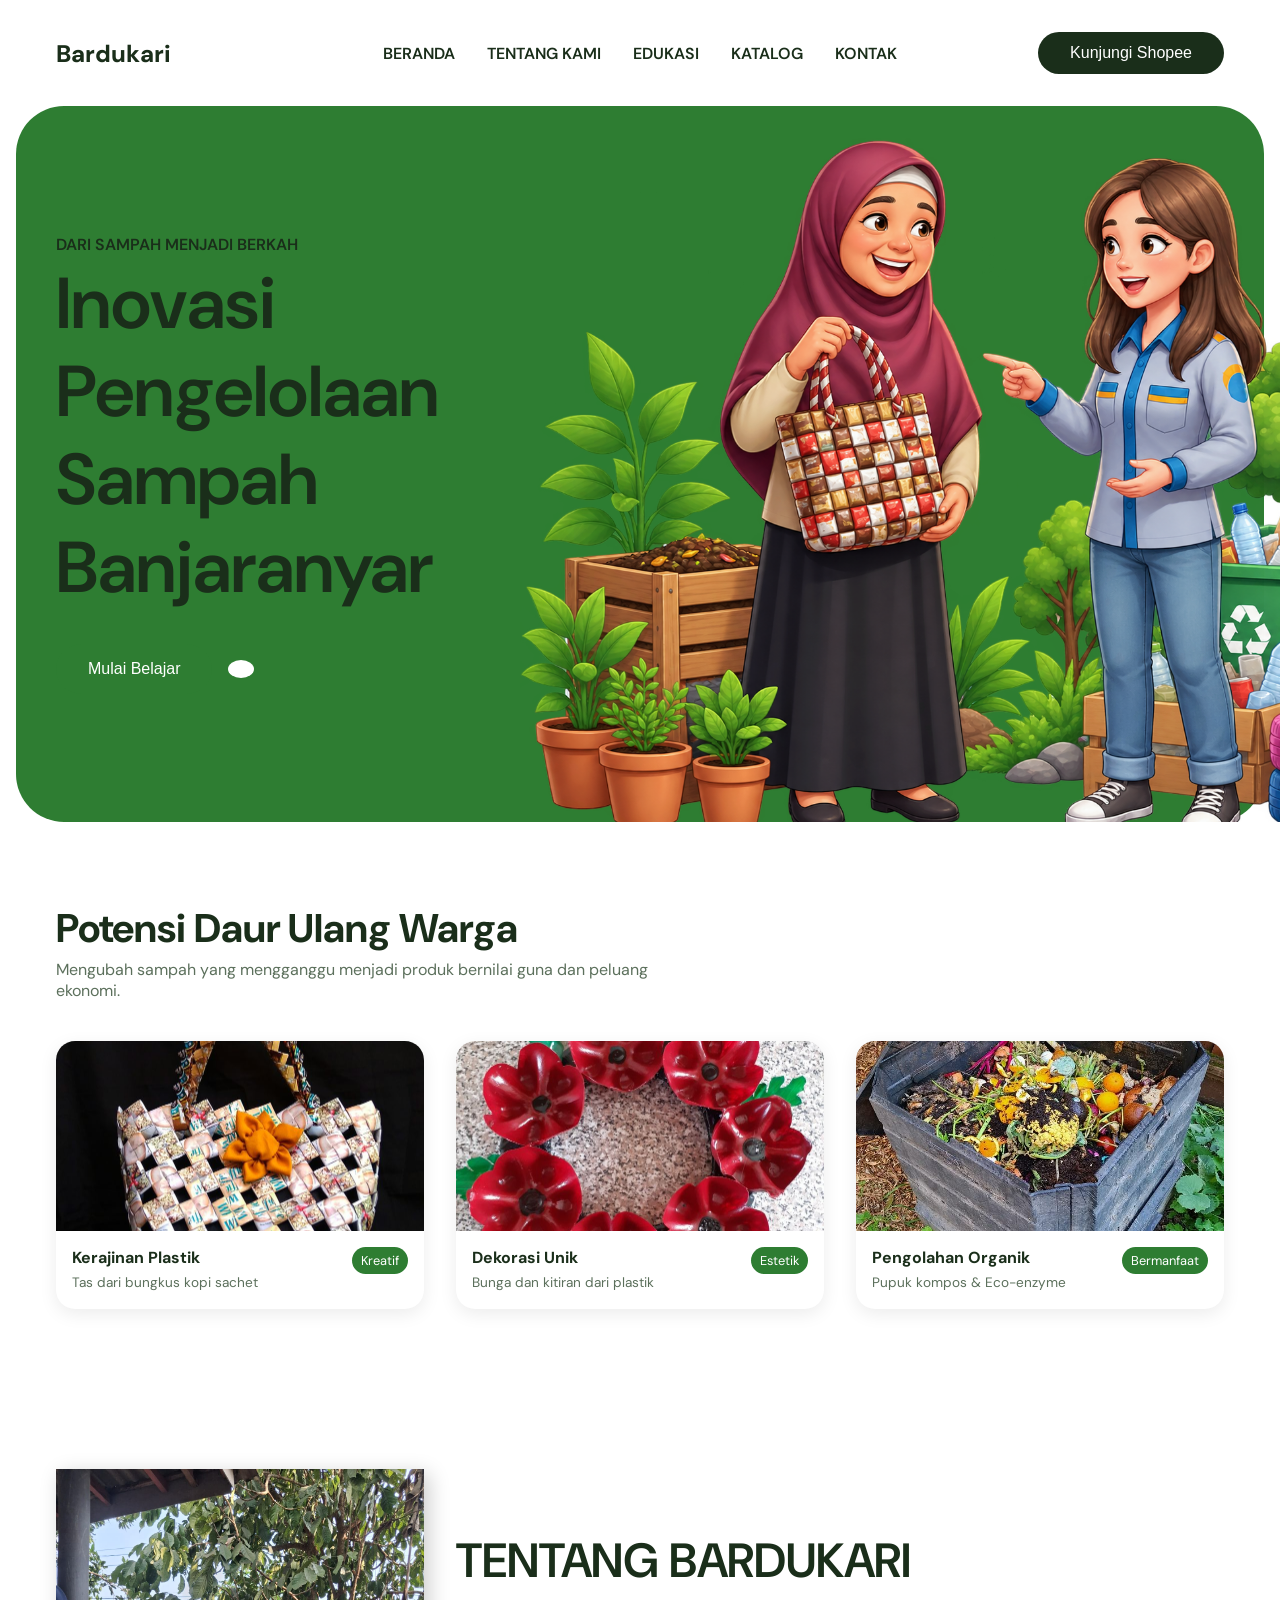
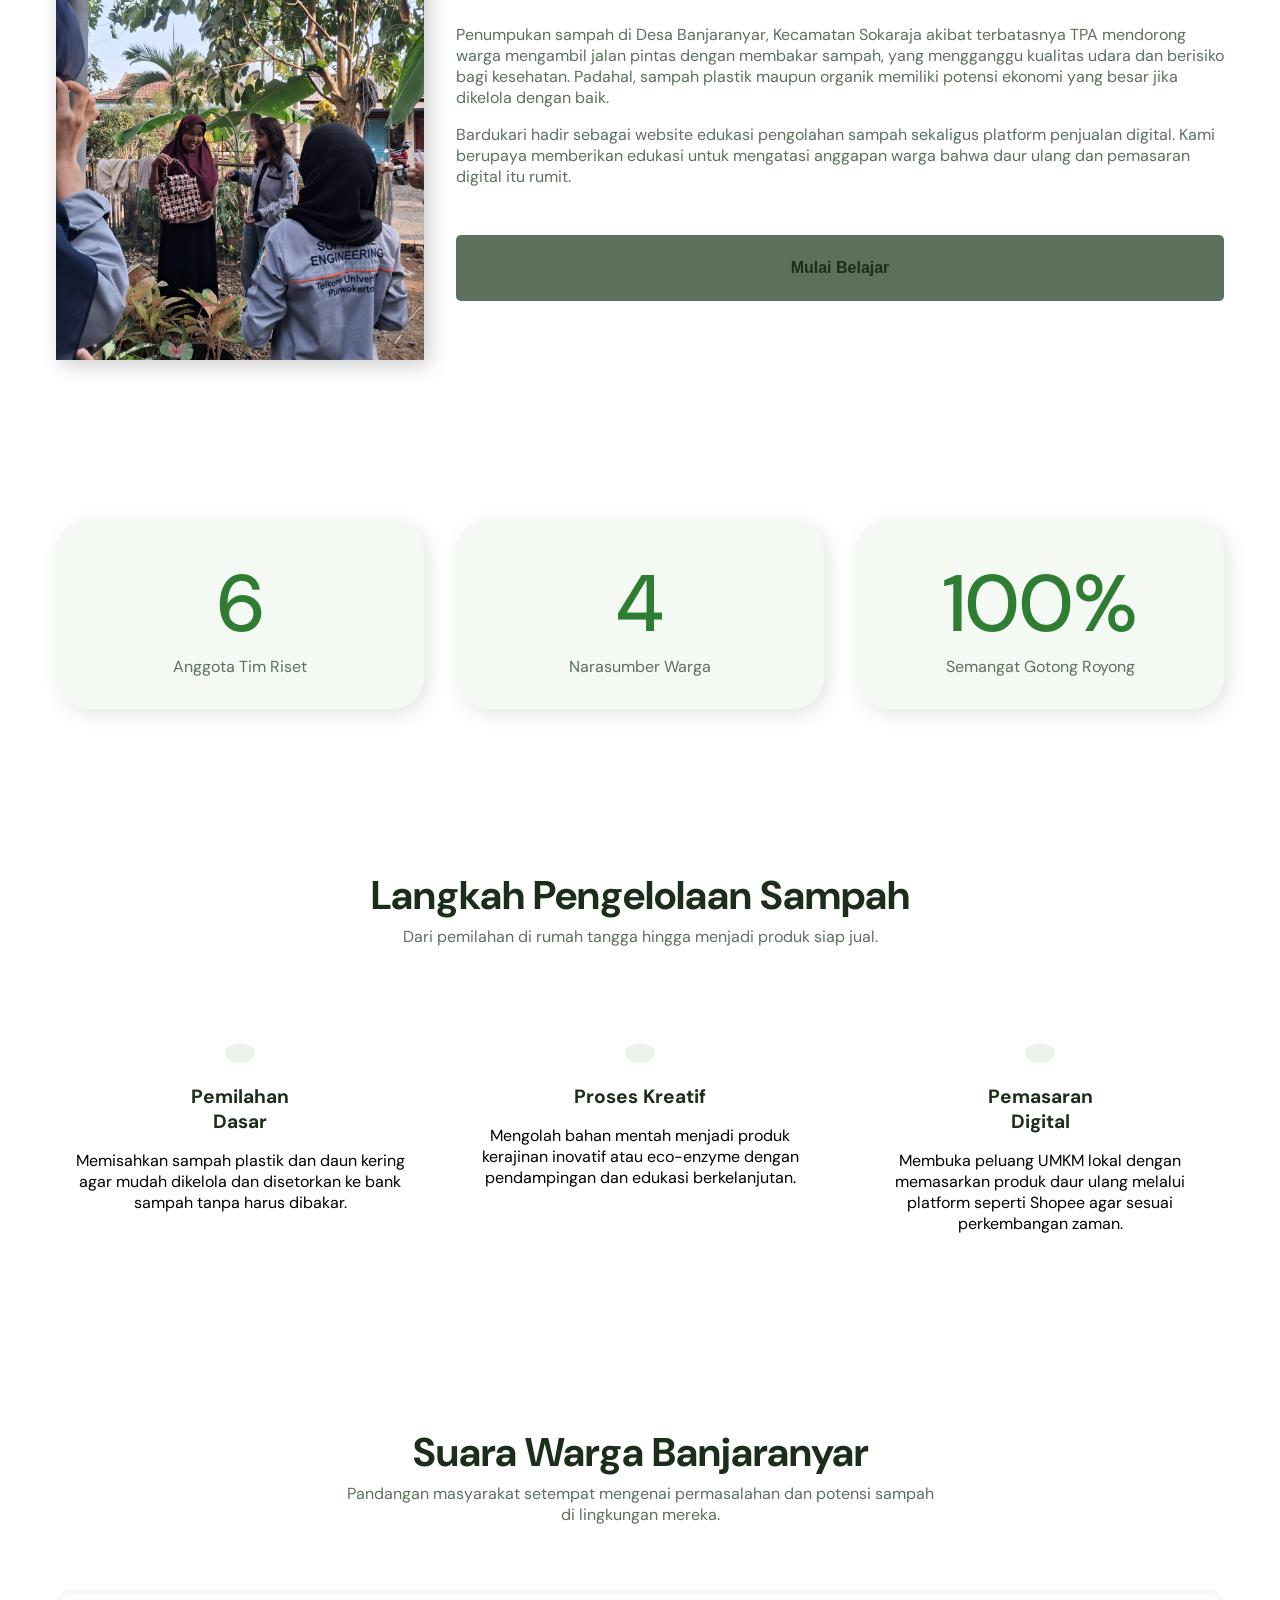
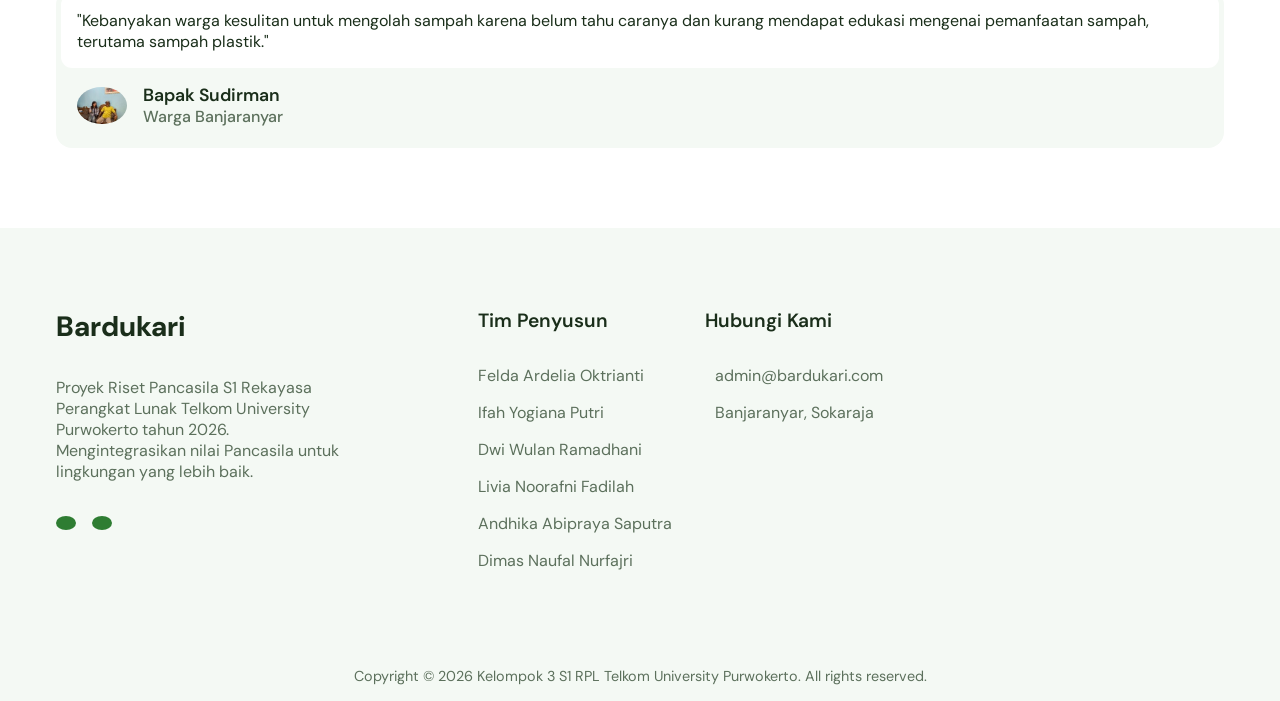
==== commit 3228f294: "update website" ====
--- a/index.html
+++ b/index.html
@@ -103,7 +103,7 @@
       </div>
     </section>
 
-    <section class="section__container journey__container" id="tour">
+    <!-- <section class="section__container journey__container" id="tour">
       <h2 class="section__header">Penerapan Nilai Pancasila</h2>
       <p class="section__description">
         Mengubah pola pikir peduli sampah melalui penguatan nilai-nilai dasar negara.
@@ -149,7 +149,7 @@
           </div>
         </div>
       </div>
-    </section>
+    </section> -->
 
     <section class="section__container showcase__container" id="package">
       <div class="showcase__image">
